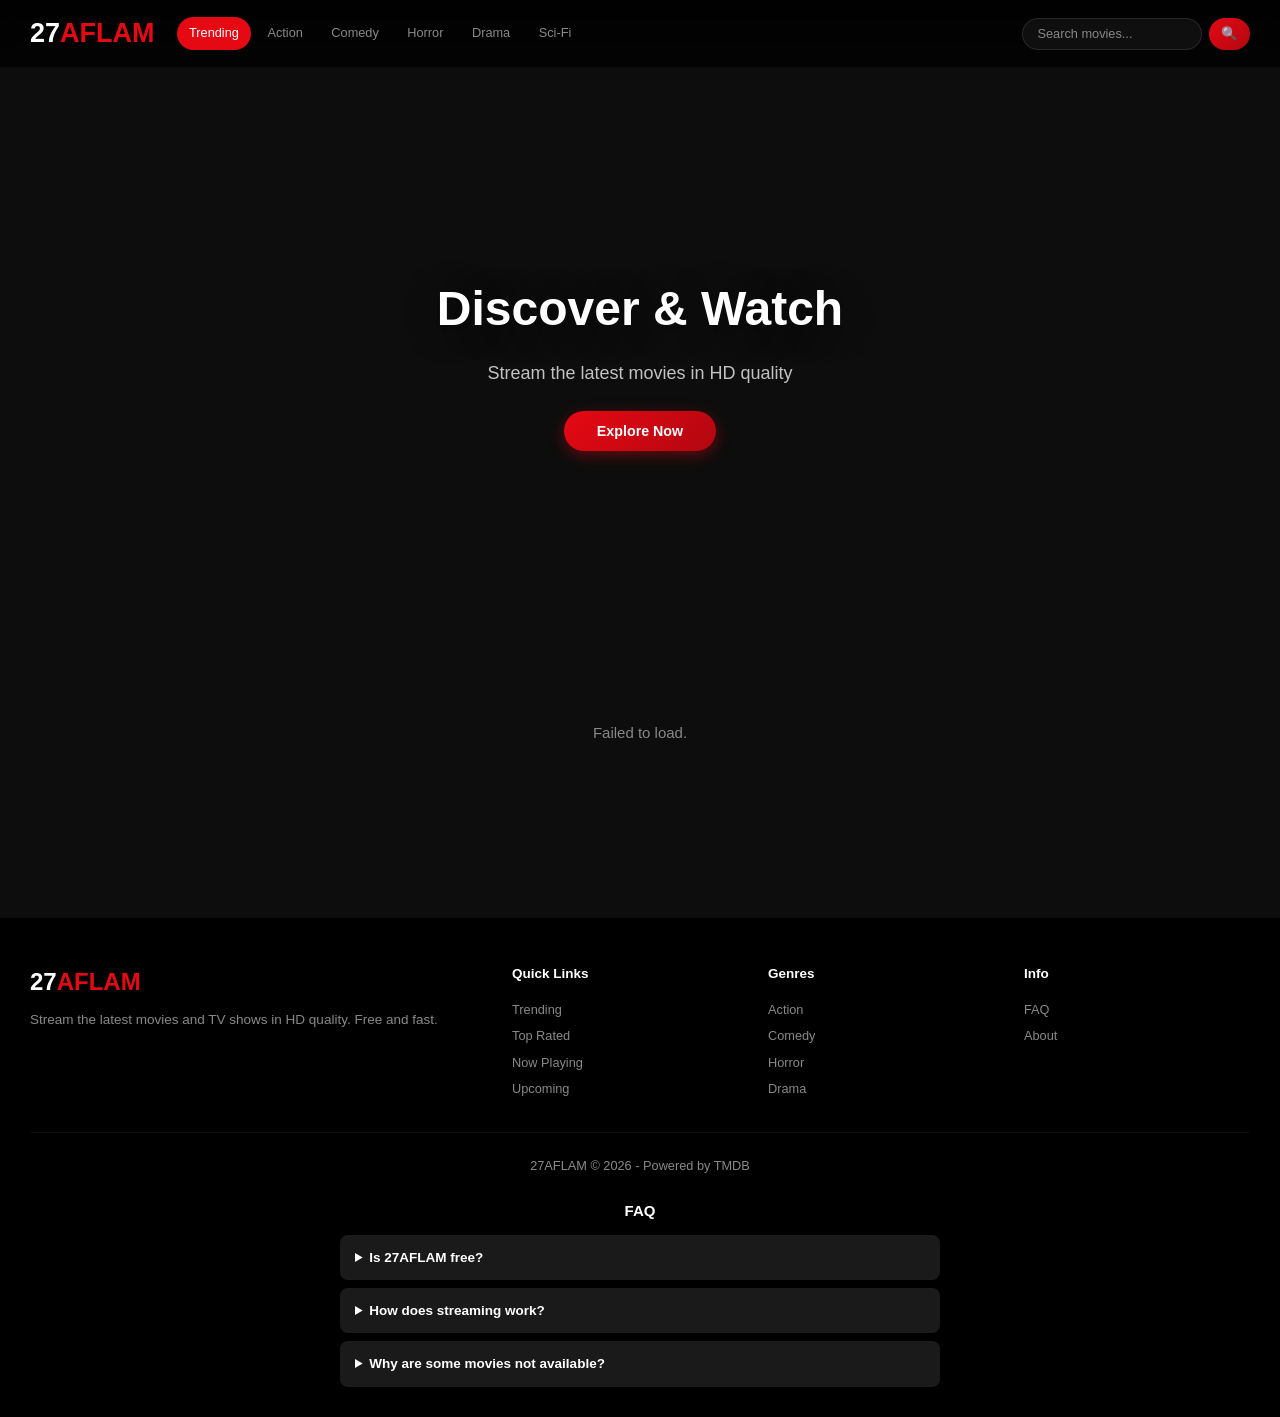
==== index.html @ 028b70c4 "Add files via upload" ====
<!DOCTYPE html>
<html lang="ar">
<head>
    <meta charset="UTF-8">
    <meta name="viewport" content="width=device-width, initial-scale=1.0">
    <title>27AFLAM - Watch Movies Online</title>
    <link rel="icon" type="image/svg+xml" href="favicon.svg">
    <link rel="stylesheet" href="style.css">
</head>
<body>
    <header class="header-auto">
        <div class="header-container">
            <a href="index.html" class="logo">27<span>AFLAM</span></a>
            <nav>
                <a href="#" class="nav-link active" data-genre="trending">Trending</a>
                <a href="#" class="nav-link" data-genre="action">Action</a>
                <a href="#" class="nav-link" data-genre="comedy">Comedy</a>
                <a href="#" class="nav-link" data-genre="horror">Horror</a>
                <a href="#" class="nav-link" data-genre="drama">Drama</a>
                <a href="#" class="nav-link" data-genre="scifi">Sci-Fi</a>
            </nav>
            <div class="search-box">
                <input type="text" id="search" placeholder="Search movies...">
                <button id="search-btn">&#128269;</button>
            </div>
        </div>
    </header>

    <main>
        <section class="hero" id="hero">
            <div class="hero-backdrop"></div>
            <div class="hero-gradient"></div>
            <div class="hero-content">
                <h1>Discover & Watch</h1>
                <p>Stream the latest movies in HD quality</p>
                <button id="hero-btn" class="btn-primary">Explore Now</button>
            </div>
        </section>

        <section class="featured-section" id="featured">
            <div class="featured-scroll" id="featured-scroll"></div>
        </section>

        <section class="movies-section">
            <div id="sections-container">
                <!-- Sections load dynamically -->
            </div>
            <div class="load-more-container">
                <button id="load-more" class="btn-primary" style="display: none;">Load More</button>
            </div>
        </section>
    </main>

    <footer>
        <div class="footer-content">
            <div class="footer-brand">
                <a href="index.html" class="footer-logo">27<span>AFLAM</span></a>
                <p>Stream the latest movies and TV shows in HD quality. Free and fast.</p>
            </div>
            <div class="footer-links">
                <h4>Quick Links</h4>
                <a href="#" data-genre="trending">Trending</a>
                <a href="#" data-genre="top-rated">Top Rated</a>
                <a href="#" data-genre="now-playing">Now Playing</a>
                <a href="#" data-genre="upcoming">Upcoming</a>
            </div>
            <div class="footer-links">
                <h4>Genres</h4>
                <a href="#" data-genre="action">Action</a>
                <a href="#" data-genre="comedy">Comedy</a>
                <a href="#" data-genre="horror">Horror</a>
                <a href="#" data-genre="drama">Drama</a>
            </div>
            <div class="footer-links">
                <h4>Info</h4>
                <a href="#faq">FAQ</a>
                <a href="#about">About</a>
            </div>
        </div>
        <div class="footer-bottom">
            <p>27AFLAM &copy; 2026 - Powered by TMDB</p>
        </div>
        <div id="faq" class="footer-faq">
            <h3>FAQ</h3>
            <details>
                <summary>Is 27AFLAM free?</summary>
                <p>Yes, 27AFLAM is completely free to use. No subscription required.</p>
            </details>
            <details>
                <summary>How does streaming work?</summary>
                <p>We embed streams from third-party providers. Just click a movie and watch instantly.</p>
            </details>
            <details>
                <summary>Why are some movies not available?</summary>
                <p>Availability depends on licensing and region. We update our library regularly.</p>
            </details>
        </div>
    </footer>

    <script src="app.js"></script>
</body>
</html>
---- style.css ----
* { margin: 0; padding: 0; box-sizing: border-box; }

:root {
    --primary: #e50914;
    --primary-hover: #f40612;
    --primary-glow: rgba(229, 9, 20, 0.4);
    --bg-dark: #0d0d0d;
    --bg-darker: #000000;
    --bg-card: #1a1a1a;
    --text: #ffffff;
    --text-muted: #888888;
    --gradient-1: linear-gradient(135deg, #e50914 0%, #b20710 100%);
    --shadow-card: 0 4px 20px rgba(0, 0, 0, 0.4);
    --shadow-hover: 0 8px 30px rgba(229, 9, 20, 0.25);
    --radius: 10px;
    --header-bg: linear-gradient(180deg, rgba(0,0,0,0.9) 0%, rgba(0,0,0,0.7) 100%);
    --input-bg: rgba(255, 255, 255, 0.05);
    --input-border: rgba(255, 255, 255, 0.1);
    --skeleton-base: #1a1a1a;
    --skeleton-shine: #2a2a2a;
}

body { font-family: 'Segoe UI', Tahoma, Geneva, Verdana, sans-serif; background: var(--bg-dark); color: var(--text); line-height: 1.6; overflow-x: hidden; }
html { font-size: 15px; }

/* Header */
header { background: var(--header-bg); backdrop-filter: blur(10px); -webkit-backdrop-filter: blur(10px); position: sticky; top: 0; z-index: 100; border-bottom: 1px solid rgba(255, 255, 255, 0.05); transition: transform 0.3s ease; }
header.header-hidden { transform: translateY(-100%); }

.header-container { max-width: 1400px; margin: 0 auto; padding: 0.8rem 2rem; display: flex; align-items: center; gap: 1.5rem; }

.logo { font-size: 1.8rem; font-weight: 900; color: var(--text); text-decoration: none; }
.logo span { color: var(--primary); }

nav { display: flex; gap: 0.3rem; flex-wrap: wrap; }
.nav-link { color: var(--text-muted); text-decoration: none; padding: 0.4rem 0.8rem; border-radius: 20px; transition: all 0.3s; font-size: 0.85rem; font-weight: 500; white-space: nowrap; }
.nav-link:hover, .nav-link.active { color: var(--text); background: rgba(229, 9, 20, 0.15); }
.nav-link.active { background: var(--primary); }

.search-box { margin-left: auto; display: flex; gap: 0.5rem; }
.search-box input { padding: 0.5rem 1rem; border: 1px solid var(--input-border); border-radius: 20px; background: var(--input-bg); color: var(--text); width: 180px; font-size: 0.85rem; transition: all 0.3s; }
.search-box input:focus { outline: none; border-color: var(--primary); }
.search-box input::placeholder { color: var(--text-muted); }
.search-box button { padding: 0.5rem 0.8rem; background: var(--gradient-1); border: none; border-radius: 20px; color: var(--text); cursor: pointer; transition: all 0.3s; }
.search-box button:hover { transform: scale(1.05); box-shadow: 0 4px 15px var(--primary-glow); }

.back-link { color: var(--text); text-decoration: none; padding: 0.4rem 0.8rem; background: var(--bg-card); border-radius: 20px; transition: all 0.3s; font-size: 0.85rem; }
.back-link:hover { background: rgba(255, 255, 255, 0.1); }

/* Hero */
.hero { position: relative; height: 65vh; min-height: 380px; display: flex; align-items: center; justify-content: center; overflow: hidden; }
.hero-backdrop { position: absolute; inset: 0; background: url('https://image.tmdb.org/t/p/original/tmU7GeKVybMWFChWbZWj0MlyMdF.jpg') center/cover no-repeat; filter: brightness(0.35); transform: scale(1.05); }
.hero-gradient { position: absolute; inset: 0; background: linear-gradient(180deg, rgba(13,13,13,0.2) 0%, rgba(13,13,13,0.7) 60%, var(--bg-dark) 100%); }
.hero-content { position: relative; z-index: 1; text-align: center; padding: 2rem; }
.hero h1 { font-size: 3.2rem; font-weight: 900; margin-bottom: 0.8rem; color: #fff; text-shadow: 0 4px 30px rgba(0,0,0,0.5); }
.hero p { font-size: 1.2rem; color: rgba(255,255,255,0.75); margin-bottom: 1.5rem; }

.btn-primary { padding: 0.8rem 2.2rem; background: var(--gradient-1); border: none; border-radius: 30px; color: var(--text); font-size: 0.95rem; font-weight: 600; cursor: pointer; transition: all 0.3s; box-shadow: 0 4px 15px var(--primary-glow); }
.btn-primary:hover { transform: translateY(-2px); box-shadow: 0 6px 25px var(--primary-glow); }

/* Featured */
.featured-section { padding: 1rem 0 1.5rem; position: relative; z-index: 2; margin-top: -3rem; }
.featured-scroll { display: flex; gap: 0.8rem; overflow-x: auto; padding: 0 2rem 0.5rem; scroll-snap-type: x mandatory; -webkit-overflow-scrolling: touch; scrollbar-width: none; }
.featured-scroll::-webkit-scrollbar { display: none; }
.featured-card { flex: 0 0 260px; height: 146px; border-radius: var(--radius); overflow: hidden; position: relative; scroll-snap-align: start; cursor: pointer; transition: transform 0.3s; }
.featured-card:hover { transform: scale(1.03); }
.featured-card img { width: 100%; height: 100%; object-fit: cover; }
.featured-card .overlay { position: absolute; inset: 0; background: linear-gradient(180deg, transparent 30%, rgba(0,0,0,0.9) 100%); padding: 0.8rem; display: flex; flex-direction: column; justify-content: flex-end; }
.featured-card .overlay h3 { font-size: 0.95rem; margin-bottom: 0.2rem; }
.featured-card .overlay span { font-size: 0.8rem; color: #ffd700; }

/* Movie Sections */
.movies-section { max-width: 1400px; margin: 0 auto; padding: 1.5rem 2rem; }

.section-block { margin-bottom: 2.5rem; }
.section-header { display: flex; align-items: center; gap: 1rem; margin-bottom: 1.2rem; }
.section-header h2 { font-size: 1.3rem; font-weight: 700; white-space: nowrap; }
.section-line { flex: 1; height: 1px; background: linear-gradient(90deg, rgba(229,9,20,0.4) 0%, transparent 100%); }

.movies-grid { display: grid; grid-template-columns: repeat(auto-fill, minmax(155px, 1fr)); gap: 1.2rem; }

.movie-card { background: var(--bg-card); border-radius: var(--radius); overflow: hidden; transition: all 0.3s; cursor: pointer; position: relative; }
.movie-card:hover { transform: translateY(-6px); box-shadow: var(--shadow-hover); }
.movie-card .poster-wrapper { position: relative; overflow: hidden; aspect-ratio: 2/3; background: #222; }
.movie-card img { width: 100%; height: 100%; object-fit: cover; transition: transform 0.4s; }
.movie-card:hover img { transform: scale(1.08); }

.movie-card .play-overlay { position: absolute; inset: 0; background: rgba(0,0,0,0.55); display: flex; align-items: center; justify-content: center; opacity: 0; transition: opacity 0.3s; }
.movie-card:hover .play-overlay { opacity: 1; }
.play-overlay::after { content: ''; width: 44px; height: 44px; border-radius: 50%; background: var(--gradient-1); }
.play-overlay::before { content: '\25B6'; position: absolute; font-size: 1.3rem; color: #fff; margin-left: 2px; z-index: 1; }

.movie-card .rating-badge { position: absolute; top: 6px; right: 6px; z-index: 1; width: 34px; height: 34px; border-radius: 50%; display: flex; align-items: center; justify-content: center; font-size: 0.65rem; font-weight: 700; }
.rating-high { background: #21d07a; color: #000; }
.rating-mid { background: #d2d531; color: #000; }
.rating-low { background: #db2360; color: #fff; }

.movie-card .info { padding: 0.6rem; }
.movie-card .title { font-weight: 600; font-size: 0.85rem; margin-bottom: 0.2rem; white-space: nowrap; overflow: hidden; text-overflow: ellipsis; }
.movie-card .year { font-size: 0.75rem; color: var(--text-muted); }

/* Skeleton */
.skeleton { background: linear-gradient(90deg, var(--skeleton-base) 25%, var(--skeleton-shine) 50%, var(--skeleton-base) 75%); background-size: 200% 100%; animation: shimmer 1.5s infinite; border-radius: var(--radius); }
@keyframes shimmer { 0% { background-position: 200% 0; } 100% { background-position: -200% 0; } }
.skeleton-card { background: var(--bg-card); border-radius: var(--radius); overflow: hidden; }
.skeleton-card .skeleton-poster { aspect-ratio: 2/3; width: 100%; }
.skeleton-card .skeleton-info { padding: 0.6rem; }
.skeleton-card .skeleton-title { height: 0.8rem; width: 80%; border-radius: 4px; margin-bottom: 0.4rem; }
.skeleton-card .skeleton-year { height: 0.6rem; width: 40%; border-radius: 4px; }

/* Loading */
.loading { text-align: center; padding: 2rem; display: none; }
.loading.active { display: block; }
.loading-spinner { width: 36px; height: 36px; margin: 0 auto; border: 3px solid rgba(255,255,255,0.1); border-top-color: var(--primary); border-radius: 50%; animation: spin 0.8s linear infinite; }
@keyframes spin { to { transform: rotate(360deg); } }

.load-more-container { text-align: center; padding: 2rem 0; }
#load-more { min-width: 200px; font-size: 1rem; padding: 0.9rem 2.5rem; }

.error, .no-results { text-align: center; padding: 3rem; color: var(--text-muted); }

/* Watch Page */
.watch-page { max-width: 1200px; margin: 0 auto; padding: 2rem; }
.player-container { position: relative; width: 100%; padding-bottom: 56.25%; background: #000; border-radius: var(--radius); overflow: hidden; margin-bottom: 2rem; box-shadow: var(--shadow-card); }
.player-container iframe { position: absolute; inset: 0; width: 100%; height: 100%; }
.player-loading { position: absolute; inset: 0; display: flex; align-items: center; justify-content: center; background: #000; }
.player-loading .loading-spinner { width: 50px; height: 50px; }

.movie-info h1 { font-size: 1.8rem; margin-bottom: 0.8rem; }
.movie-info .meta { display: flex; gap: 1.2rem; margin-bottom: 1.2rem; color: var(--text-muted); flex-wrap: wrap; }
.movie-info .meta .rating { color: #ffd700; }
.movie-info .overview { font-size: 1rem; line-height: 1.7; color: var(--text-muted); }

.cast-section { margin-top: 2rem; }
.cast-section h3 { font-size: 1.2rem; margin-bottom: 1rem; padding-bottom: 0.5rem; border-bottom: 1px solid rgba(255,255,255,0.1); }
.cast-scroll { display: flex; gap: 1rem; overflow-x: auto; padding-bottom: 0.5rem; scrollbar-width: none; }
.cast-scroll::-webkit-scrollbar { display: none; }
.cast-card { flex: 0 0 100px; text-align: center; }
.cast-card img { width: 80px; height: 80px; border-radius: 50%; object-fit: cover; margin-bottom: 0.4rem; }
.cast-card .name { font-size: 0.75rem; font-weight: 600; }
.cast-card .char { font-size: 0.65rem; color: var(--text-muted); }

.similar-section { margin-top: 2rem; }
.similar-section h3 { font-size: 1.2rem; margin-bottom: 1rem; padding-bottom: 0.5rem; border-bottom: 1px solid rgba(255,255,255,0.1); }
.similar-grid { display: grid; grid-template-columns: repeat(auto-fill, minmax(120px, 1fr)); gap: 1rem; }

/* Footer */
footer { background: var(--bg-darker); padding: 3rem 2rem 1.5rem; margin-top: 3rem; border-top: 1px solid rgba(255,255,255,0.05); }
.footer-content { max-width: 1400px; margin: 0 auto; display: grid; grid-template-columns: 2fr 1fr 1fr 1fr; gap: 2rem; margin-bottom: 2rem; }
.footer-logo { font-size: 1.6rem; font-weight: 900; color: var(--text); text-decoration: none; display: inline-block; margin-bottom: 0.5rem; }
.footer-logo span { color: var(--primary); }
.footer-brand p { color: var(--text-muted); font-size: 0.9rem; }
.footer-links h4 { font-size: 0.9rem; margin-bottom: 0.8rem; color: var(--text); }
.footer-links a { display: block; color: var(--text-muted); text-decoration: none; font-size: 0.85rem; padding: 0.2rem 0; transition: color 0.3s; }
.footer-links a:hover { color: var(--primary); }
.footer-bottom { text-align: center; padding-top: 1.5rem; border-top: 1px solid rgba(255,255,255,0.05); }
.footer-bottom p { color: var(--text-muted); font-size: 0.85rem; }
.footer-faq { max-width: 600px; margin: 1.5rem auto 0; }
.footer-faq h3 { font-size: 1rem; margin-bottom: 0.8rem; text-align: center; }
.footer-faq details { background: var(--bg-card); border-radius: 8px; margin-bottom: 0.5rem; }
.footer-faq summary { padding: 0.8rem 1rem; cursor: pointer; font-size: 0.9rem; font-weight: 600; }
.footer-faq details p { padding: 0 1rem 0.8rem; color: var(--text-muted); font-size: 0.85rem; }

/* Responsive */
@media (max-width: 768px) {
    .header-container { flex-direction: column; gap: 0.8rem; padding: 0.8rem 1rem; }
    nav { justify-content: center; }
    .search-box { margin-left: 0; width: 100%; }
    .search-box input { flex: 1; }
    .hero { height: 45vh; min-height: 280px; }
    .hero h1 { font-size: 2rem; }
    .hero p { font-size: 1rem; }
    .movies-grid { grid-template-columns: repeat(auto-fill, minmax(120px, 1fr)); gap: 0.8rem; }
    .featured-card { flex: 0 0 220px; height: 124px; }
    .footer-content { grid-template-columns: 1fr 1fr; gap: 1.5rem; }
    .watch-page { padding: 1rem; }
    .movie-info h1 { font-size: 1.4rem; }
    .similar-grid { grid-template-columns: repeat(auto-fill, minmax(100px, 1fr)); }
}

@media (max-width: 480px) {
    html { font-size: 14px; }
    .header-container { padding: 0.6rem 0.7rem; gap: 0.6rem; }
    .logo { font-size: 1.35rem; }
    .nav-link { font-size: 0.75rem; padding: 0.3rem 0.6rem; }
    .search-box input { width: 100%; font-size: 0.8rem; }
    .search-box button { padding: 0.45rem 0.7rem; }
    .hero { height: 36vh; min-height: 220px; }
    .hero h1 { font-size: 1.45rem; }
    .hero p { font-size: 0.85rem; margin-bottom: 1rem; }
    .featured-scroll { padding: 0 0.7rem 0.4rem; }
    .featured-card { flex: 0 0 170px; height: 96px; }
    .movies-section { padding: 0.9rem 0.7rem; }
    .movies-grid { grid-template-columns: repeat(3, minmax(0, 1fr)); gap: 0.55rem; }
    .movie-card .rating-badge { width: 28px; height: 28px; font-size: 0.55rem; }
    .movie-card .title { font-size: 0.75rem; }
    .movie-card .year { font-size: 0.67rem; }
    footer { padding: 2rem 0.8rem 1rem; }
    .footer-content { grid-template-columns: 1fr; gap: 1rem; }
    .watch-page { padding: 0.7rem; }
    .movie-info h1 { font-size: 1.15rem; }
    .movie-info .meta { gap: 0.6rem; font-size: 0.8rem; }
}
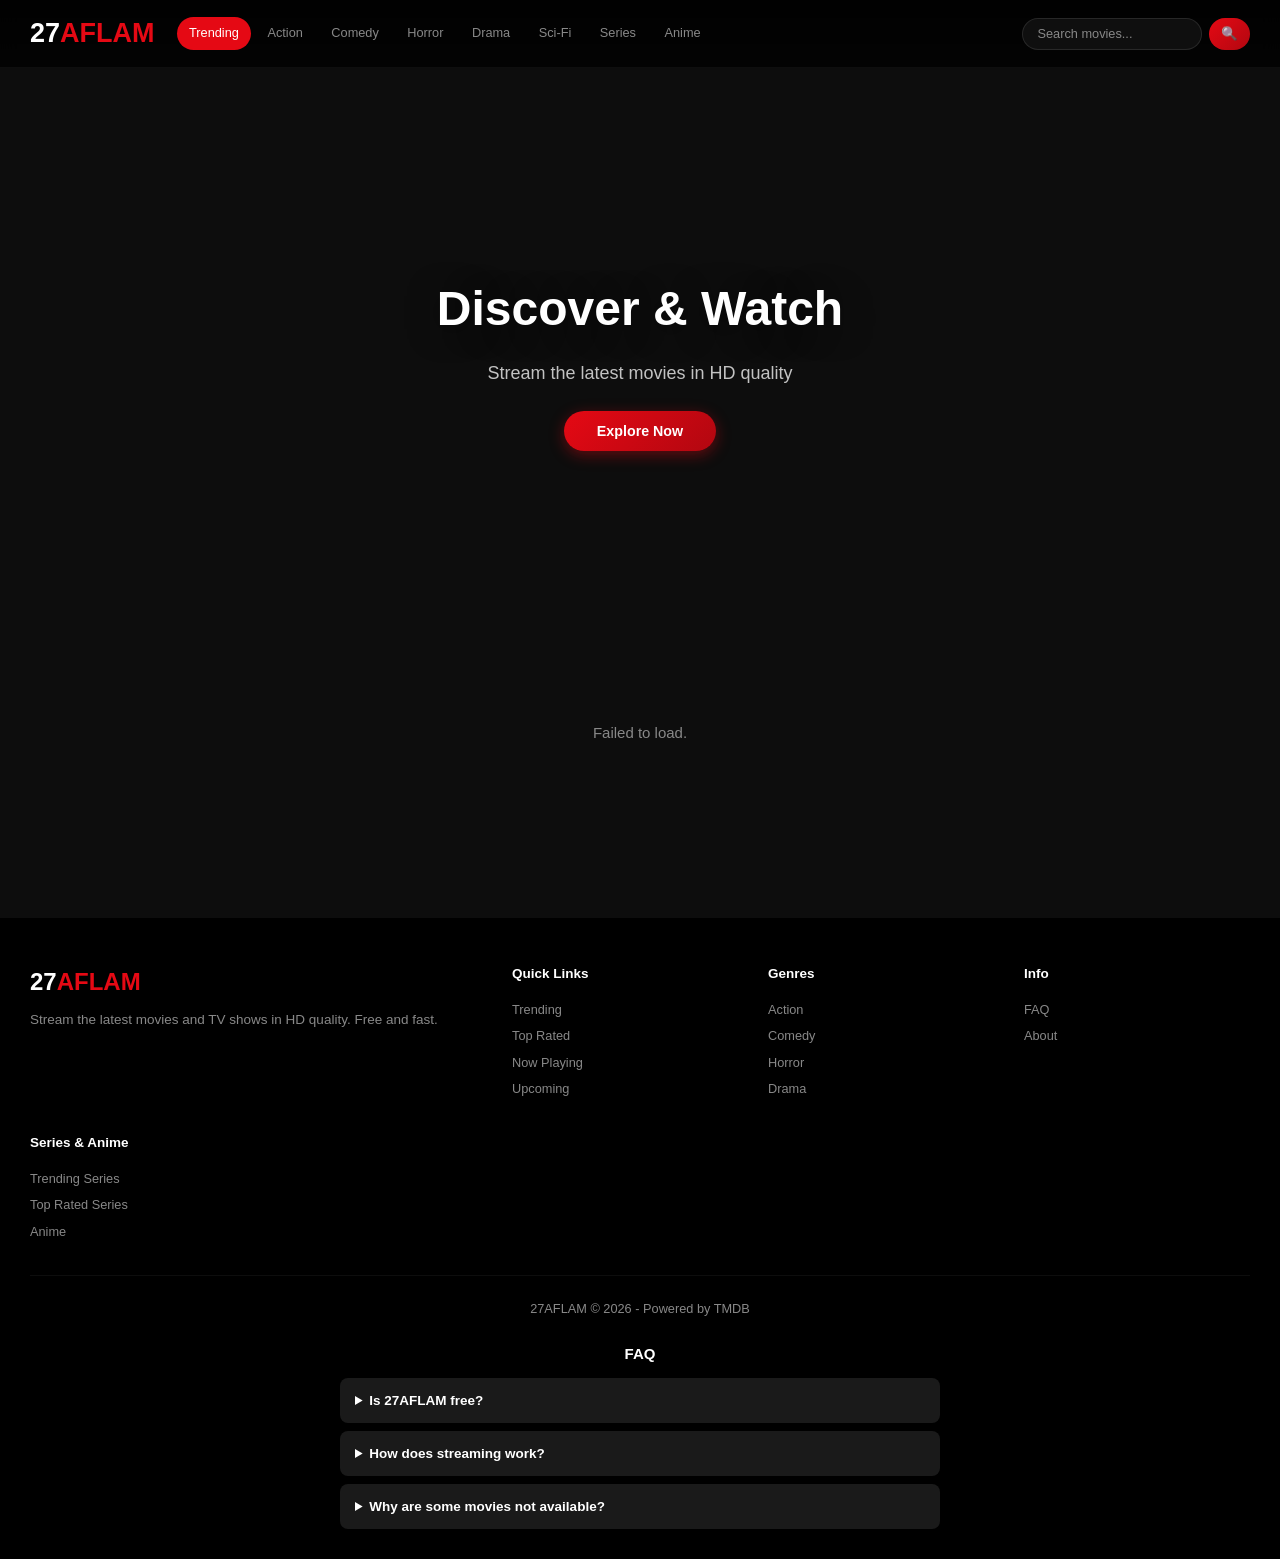
==== commit 1be21e2d: "Add files via upload" ====
--- a/index.html
+++ b/index.html
@@ -18,6 +18,8 @@
                 <a href="#" class="nav-link" data-genre="horror">Horror</a>
                 <a href="#" class="nav-link" data-genre="drama">Drama</a>
                 <a href="#" class="nav-link" data-genre="scifi">Sci-Fi</a>
+                <a href="#" class="nav-link" data-genre="series-trending">Series</a>
+                <a href="#" class="nav-link" data-genre="anime">Anime</a>
             </nav>
             <div class="search-box">
                 <input type="text" id="search" placeholder="Search movies...">
@@ -76,6 +78,12 @@
                 <a href="#faq">FAQ</a>
                 <a href="#about">About</a>
             </div>
+            <div class="footer-links">
+                <h4>Series & Anime</h4>
+                <a href="#" data-genre="series-trending">Trending Series</a>
+                <a href="#" data-genre="series-top">Top Rated Series</a>
+                <a href="#" data-genre="anime">Anime</a>
+            </div>
         </div>
         <div class="footer-bottom">
             <p>27AFLAM &copy; 2026 - Powered by TMDB</p>
--- a/style.css
+++ b/style.css
@@ -84,6 +84,8 @@
 .movie-card .poster-wrapper { position: relative; overflow: hidden; aspect-ratio: 2/3; background: #222; }
 .movie-card img { width: 100%; height: 100%; object-fit: cover; transition: transform 0.4s; }
 .movie-card:hover img { transform: scale(1.08); }
+.poster-sensitive img { filter: blur(18px) brightness(0.35); transform: none !important; }
+.poster-sensitive .poster-block-label { position: absolute; inset: auto 8px 8px 8px; background: rgba(0,0,0,0.8); border: 1px solid rgba(255,255,255,0.25); border-radius: 8px; text-align: center; font-size: 0.7rem; font-weight: 700; letter-spacing: 1px; padding: 6px 4px; z-index: 2; }
 
 .movie-card .play-overlay { position: absolute; inset: 0; background: rgba(0,0,0,0.55); display: flex; align-items: center; justify-content: center; opacity: 0; transition: opacity 0.3s; }
 .movie-card:hover .play-overlay { opacity: 1; }
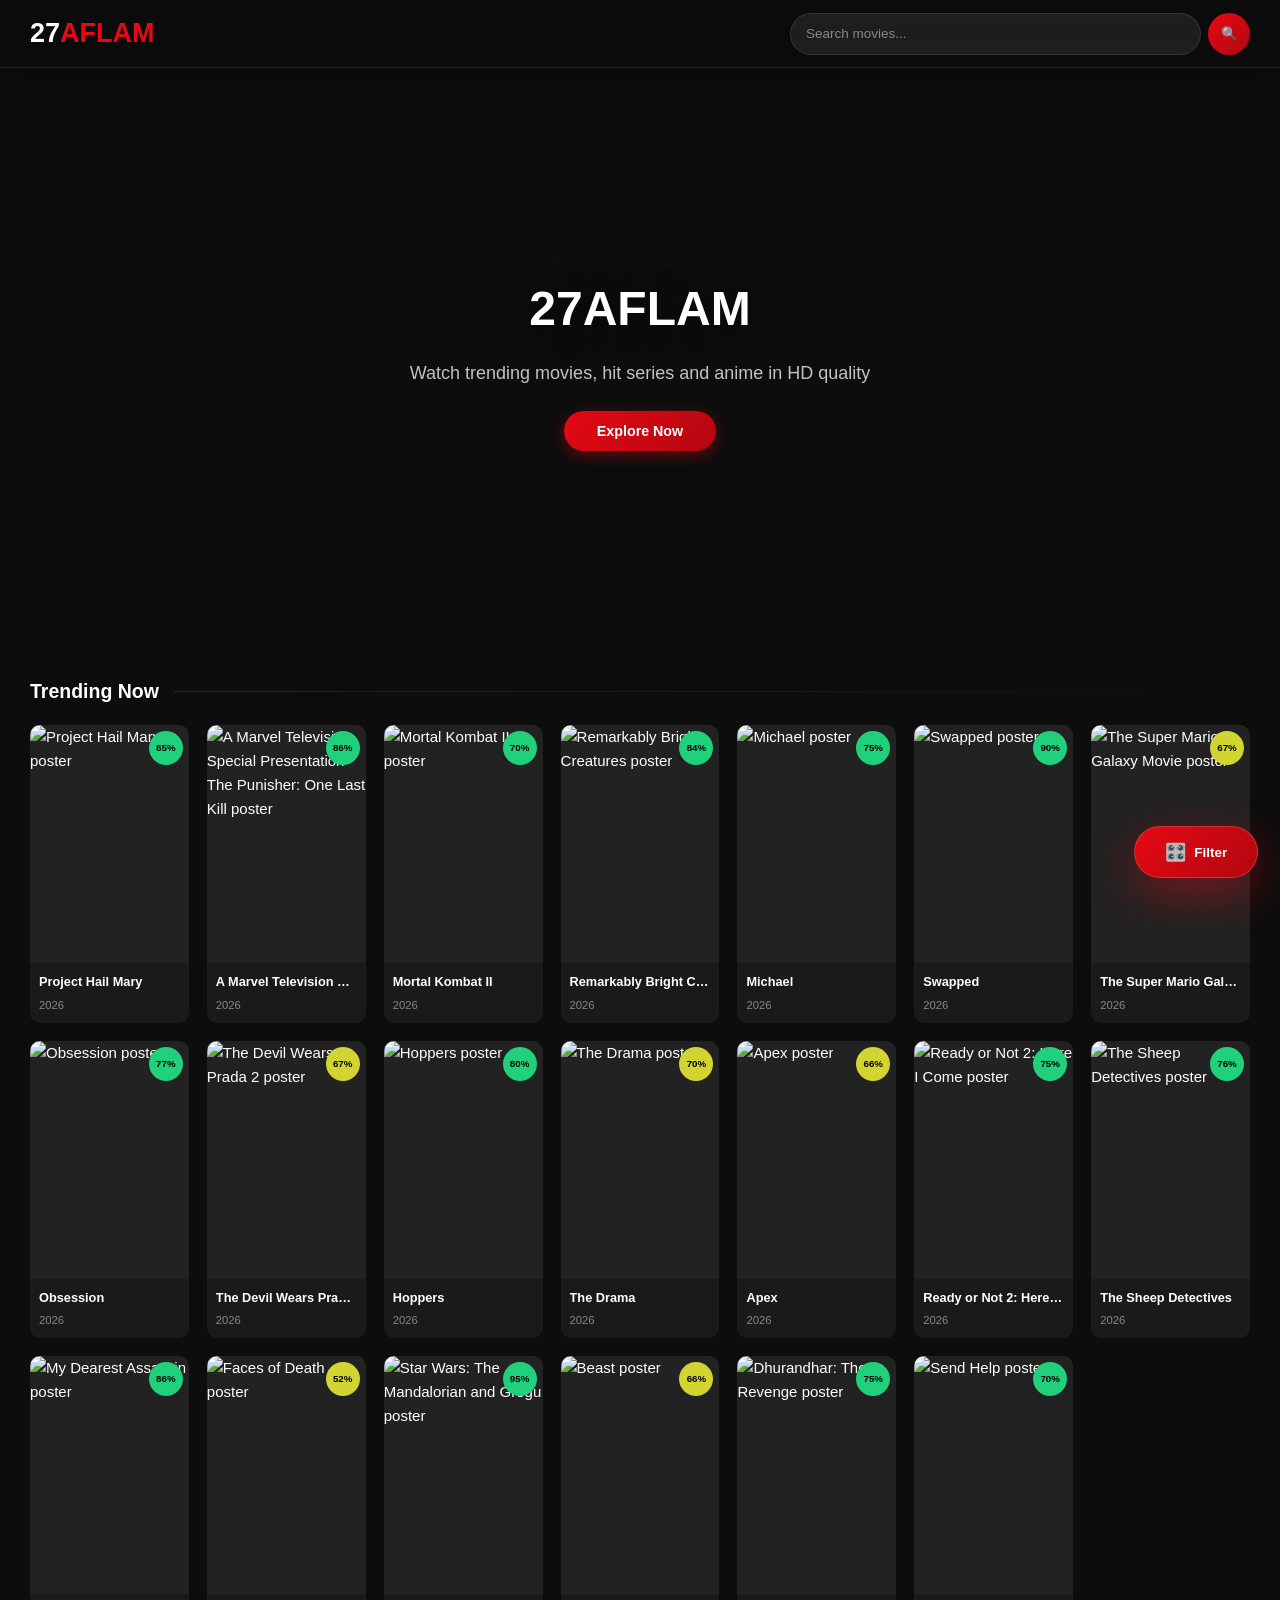
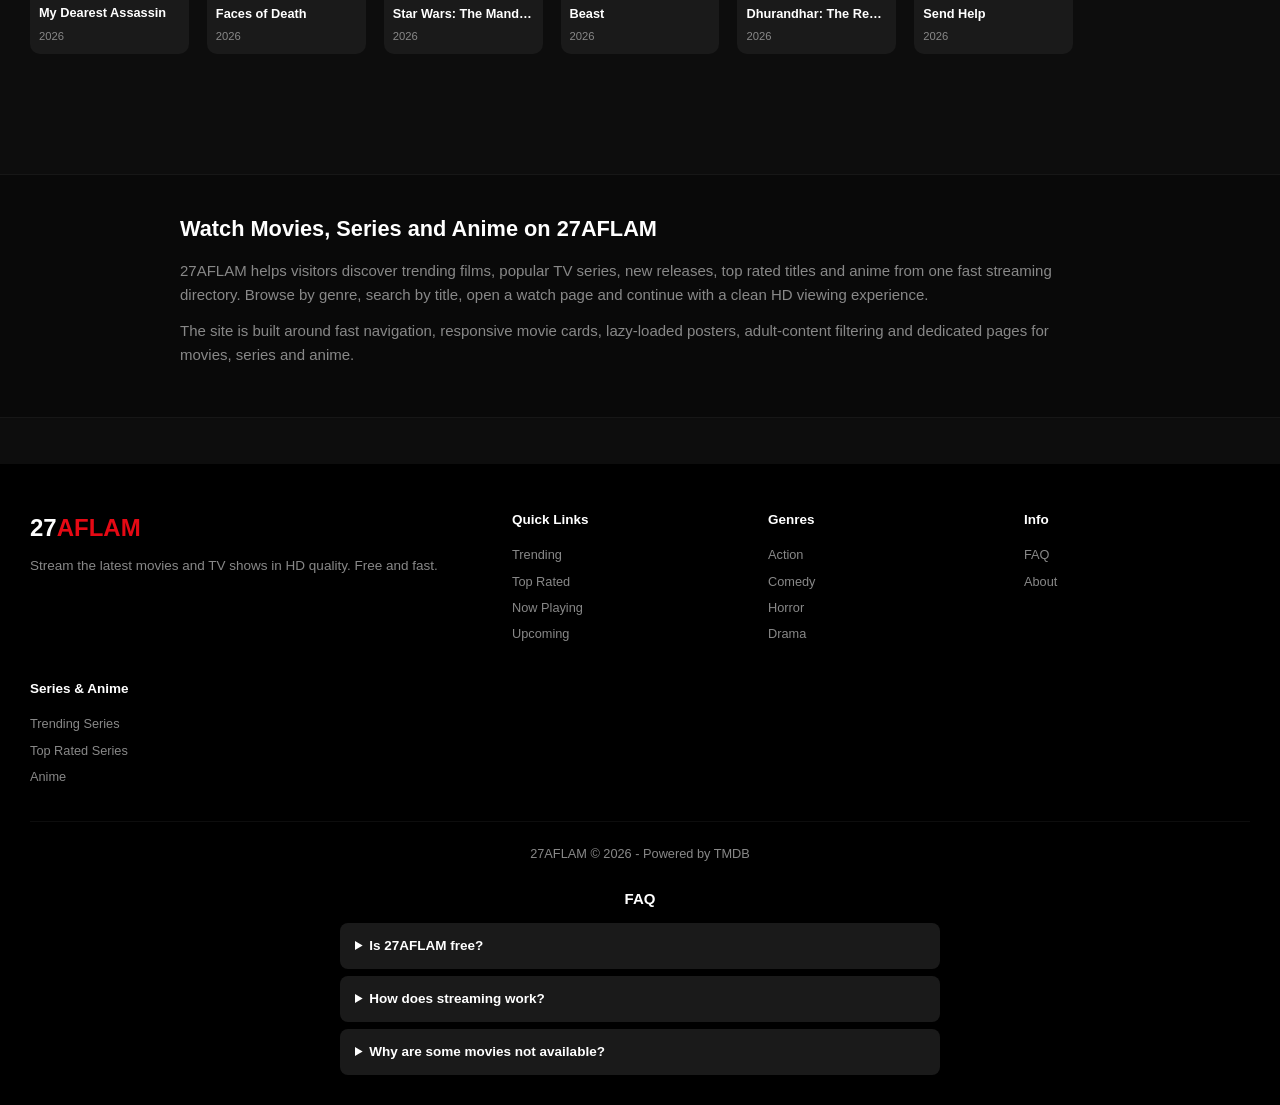
==== commit 1911458f: "Add files via upload" ====
--- a/index.html
+++ b/index.html
@@ -1,41 +1,115 @@
 <!DOCTYPE html>
-<html lang="ar">
+<html lang="en">
 <head>
     <meta charset="UTF-8">
     <meta name="viewport" content="width=device-width, initial-scale=1.0">
-    <title>27AFLAM - Watch Movies Online</title>
+    <title>27AFLAM - Watch Movies, Series and Anime Online in HD</title>
+    <meta name="description" content="27AFLAM is a fast movie streaming directory for trending movies, TV series, anime, top rated titles, new releases and HD watch pages.">
+    <meta name="keywords" content="27AFLAM, watch movies online, streaming movies, HD movies, TV series, anime, trending movies, top rated movies">
+    <meta name="author" content="27AFLAM">
+    <meta name="robots" content="index, follow, max-image-preview:large, max-snippet:-1, max-video-preview:-1">
+    <meta name="theme-color" content="#e50914">
+    <meta name="color-scheme" content="dark">
+    <link rel="canonical" href="https://27aflam.com/">
     <link rel="icon" type="image/svg+xml" href="favicon.svg">
+    <link rel="manifest" href="manifest.webmanifest">
+    <link rel="preconnect" href="https://api.themoviedb.org">
+    <link rel="preconnect" href="https://image.tmdb.org">
+    <link rel="dns-prefetch" href="https://streamimdb.ru">
+    <meta property="og:type" content="website">
+    <meta property="og:site_name" content="27AFLAM">
+    <meta property="og:title" content="27AFLAM - Watch Movies, Series and Anime Online in HD">
+    <meta property="og:description" content="Discover trending movies, TV shows and anime with fast HD watch pages on 27AFLAM.">
+    <meta property="og:url" content="https://27aflam.com/">
+    <meta property="og:image" content="https://27aflam.com/favicon.svg">
+    <meta name="twitter:card" content="summary_large_image">
+    <meta name="twitter:title" content="27AFLAM - Watch Movies, Series and Anime Online in HD">
+    <meta name="twitter:description" content="Discover trending movies, TV shows and anime with fast HD watch pages on 27AFLAM.">
     <link rel="stylesheet" href="style.css">
+    <script type="application/ld+json">
+    {
+      "@context": "https://schema.org",
+      "@graph": [
+        {
+          "@type": "WebSite",
+          "@id": "https://27aflam.com/#website",
+          "name": "27AFLAM",
+          "url": "https://27aflam.com/",
+          "description": "Movie, TV series and anime streaming directory with HD watch pages.",
+          "potentialAction": {
+            "@type": "SearchAction",
+            "target": "https://27aflam.com/?q={search_term_string}",
+            "query-input": "required name=search_term_string"
+          }
+        },
+        {
+          "@type": "Organization",
+          "@id": "https://27aflam.com/#organization",
+          "name": "27AFLAM",
+          "url": "https://27aflam.com/",
+          "logo": "https://27aflam.com/favicon.svg"
+        },
+        {
+          "@type": "FAQPage",
+          "@id": "https://27aflam.com/#faq",
+          "mainEntity": [
+            {
+              "@type": "Question",
+              "name": "Is 27AFLAM free?",
+              "acceptedAnswer": { "@type": "Answer", "text": "Yes. 27AFLAM can be used without a subscription." }
+            },
+            {
+              "@type": "Question",
+              "name": "What can I watch on 27AFLAM?",
+              "acceptedAnswer": { "@type": "Answer", "text": "27AFLAM organizes trending movies, top rated movies, TV series and anime with HD watch pages." }
+            }
+          ]
+        }
+      ]
+    }
+    </script>
 </head>
 <body>
-    <header class="header-auto">
+    <a href="#main-content" class="skip-link" aria-label="Skip to main content">Skip to main content</a>
+    <header class="header-auto" role="banner">
         <div class="header-container">
             <a href="index.html" class="logo">27<span>AFLAM</span></a>
-            <nav>
-                <a href="#" class="nav-link active" data-genre="trending">Trending</a>
-                <a href="#" class="nav-link" data-genre="action">Action</a>
-                <a href="#" class="nav-link" data-genre="comedy">Comedy</a>
-                <a href="#" class="nav-link" data-genre="horror">Horror</a>
-                <a href="#" class="nav-link" data-genre="drama">Drama</a>
-                <a href="#" class="nav-link" data-genre="scifi">Sci-Fi</a>
-                <a href="#" class="nav-link" data-genre="series-trending">Series</a>
-                <a href="#" class="nav-link" data-genre="anime">Anime</a>
-            </nav>
             <div class="search-box">
-                <input type="text" id="search" placeholder="Search movies...">
-                <button id="search-btn">&#128269;</button>
+                <input type="search" id="search" placeholder="Search movies..." aria-label="Search movies and shows">
+                <button id="search-btn" type="button" aria-label="Search">&#128269;</button>
             </div>
         </div>
     </header>
 
-    <main>
-        <section class="hero" id="hero">
+    <div class="floating-filters" id="floating-filters">
+        <nav class="filters-panel" id="filters-panel" aria-label="Content filters" hidden>
+            <a href="#" class="nav-link active" data-genre="trending"><span class="filter-icon">🔥</span><span>Trending</span></a>
+            <a href="#" class="nav-link" data-genre="top-rated"><span class="filter-icon">⭐</span><span>Top Rated</span></a>
+            <a href="#" class="nav-link" data-genre="now-playing"><span class="filter-icon">🎬</span><span>Now Playing</span></a>
+            <a href="#" class="nav-link" data-genre="upcoming"><span class="filter-icon">📅</span><span>Upcoming</span></a>
+            <a href="#" class="nav-link" data-genre="action"><span class="filter-icon">💥</span><span>Action</span></a>
+            <a href="#" class="nav-link" data-genre="comedy"><span class="filter-icon">😄</span><span>Comedy</span></a>
+            <a href="#" class="nav-link" data-genre="horror"><span class="filter-icon">👻</span><span>Horror</span></a>
+            <a href="#" class="nav-link" data-genre="drama"><span class="filter-icon">🎭</span><span>Drama</span></a>
+            <a href="#" class="nav-link" data-genre="scifi"><span class="filter-icon">🚀</span><span>Sci-Fi</span></a>
+            <a href="#" class="nav-link" data-genre="series-trending"><span class="filter-icon">📺</span><span>Series</span></a>
+            <a href="#" class="nav-link" data-genre="series-top"><span class="filter-icon">🏆</span><span>Best Series</span></a>
+            <a href="#" class="nav-link" data-genre="anime"><span class="filter-icon">🍜</span><span>Anime</span></a>
+        </nav>
+        <button class="filters-toggle" id="filters-toggle" type="button" aria-expanded="false" aria-controls="filters-panel" aria-label="Open filters">
+            <span>🎛️</span>
+            <strong>Filter</strong>
+        </button>
+    </div>
+
+    <main id="main-content" role="main">
+        <section class="hero" id="hero" role="img" aria-label="Featured content banner">
             <div class="hero-backdrop"></div>
             <div class="hero-gradient"></div>
             <div class="hero-content">
-                <h1>Discover & Watch</h1>
-                <p>Stream the latest movies in HD quality</p>
-                <button id="hero-btn" class="btn-primary">Explore Now</button>
+                <h1>27AFLAM</h1>
+                <p>Watch trending movies, hit series and anime in HD quality</p>
+                <button id="hero-btn" class="btn-primary" type="button">Explore Now</button>
             </div>
         </section>
 
@@ -48,7 +122,15 @@
                 <!-- Sections load dynamically -->
             </div>
             <div class="load-more-container">
-                <button id="load-more" class="btn-primary" style="display: none;">Load More</button>
+                <button id="load-more" class="btn-primary" type="button" style="display: none;">Load More</button>
+            </div>
+        </section>
+
+        <section id="about" class="seo-section">
+            <div class="seo-inner">
+                <h2>Watch Movies, Series and Anime on 27AFLAM</h2>
+                <p>27AFLAM helps visitors discover trending films, popular TV series, new releases, top rated titles and anime from one fast streaming directory. Browse by genre, search by title, open a watch page and continue with a clean HD viewing experience.</p>
+                <p>The site is built around fast navigation, responsive movie cards, lazy-loaded posters, adult-content filtering and dedicated pages for movies, series and anime.</p>
             </div>
         </section>
     </main>
@@ -103,8 +185,20 @@
                 <p>Availability depends on licensing and region. We update our library regularly.</p>
             </details>
         </div>
+        <noscript>
+            <p class="noscript-note">Enable JavaScript to load the latest movies, TV series and anime from TMDB.</p>
+        </noscript>
     </footer>
 
     <script src="app.js"></script>
+    <script>
+        if ('serviceWorker' in navigator) {
+            window.addEventListener('load', () => {
+                navigator.serviceWorker.register('sw.js')
+                    .then((reg) => console.log('SW registered'))
+                    .catch((err) => console.log('SW registration failed:', err));
+            });
+        }
+    </script>
 </body>
 </html>
--- a/style.css
+++ b/style.css
@@ -13,36 +13,65 @@
     --shadow-card: 0 4px 20px rgba(0, 0, 0, 0.4);
     --shadow-hover: 0 8px 30px rgba(229, 9, 20, 0.25);
     --radius: 10px;
-    --header-bg: linear-gradient(180deg, rgba(0,0,0,0.9) 0%, rgba(0,0,0,0.7) 100%);
+    --header-bg: rgba(12, 12, 12, 0.58);
     --input-bg: rgba(255, 255, 255, 0.05);
     --input-border: rgba(255, 255, 255, 0.1);
     --skeleton-base: #1a1a1a;
     --skeleton-shine: #2a2a2a;
+    --focus-ring: 0 0 0 3px rgba(229, 9, 20, 0.5);
+}
+
+/* Skip to content link */
+.skip-link {
+    position: absolute;
+    top: -100%;
+    left: 50%;
+    transform: translateX(-50%);
+    padding: 0.8rem 1.5rem;
+    background: var(--primary);
+    color: #fff;
+    font-weight: 600;
+    border-radius: 0 0 8px 8px;
+    z-index: 200;
+    text-decoration: none;
+    transition: top 0.2s;
+}
+.skip-link:focus {
+    top: 0;
 }
 
 body { font-family: 'Segoe UI', Tahoma, Geneva, Verdana, sans-serif; background: var(--bg-dark); color: var(--text); line-height: 1.6; overflow-x: hidden; }
 html { font-size: 15px; }
+a:focus-visible, button:focus-visible, input:focus-visible { outline: 2px solid var(--primary); outline-offset: 3px; }
 
 /* Header */
-header { background: var(--header-bg); backdrop-filter: blur(10px); -webkit-backdrop-filter: blur(10px); position: sticky; top: 0; z-index: 100; border-bottom: 1px solid rgba(255, 255, 255, 0.05); transition: transform 0.3s ease; }
+header { background: var(--header-bg); backdrop-filter: blur(18px) saturate(130%); -webkit-backdrop-filter: blur(18px) saturate(130%); position: sticky; top: 0; z-index: 100; border-bottom: 1px solid rgba(255, 255, 255, 0.1); box-shadow: 0 18px 40px rgba(0,0,0,0.25); transition: transform 0.3s ease; }
 header.header-hidden { transform: translateY(-100%); }
 
-.header-container { max-width: 1400px; margin: 0 auto; padding: 0.8rem 2rem; display: flex; align-items: center; gap: 1.5rem; }
+.header-container { max-width: 1400px; margin: 0 auto; padding: 0.8rem 2rem; display: flex; align-items: center; justify-content: space-between; gap: 1rem; }
 
 .logo { font-size: 1.8rem; font-weight: 900; color: var(--text); text-decoration: none; }
 .logo span { color: var(--primary); }
 
-nav { display: flex; gap: 0.3rem; flex-wrap: wrap; }
-.nav-link { color: var(--text-muted); text-decoration: none; padding: 0.4rem 0.8rem; border-radius: 20px; transition: all 0.3s; font-size: 0.85rem; font-weight: 500; white-space: nowrap; }
-.nav-link:hover, .nav-link.active { color: var(--text); background: rgba(229, 9, 20, 0.15); }
-.nav-link.active { background: var(--primary); }
-
-.search-box { margin-left: auto; display: flex; gap: 0.5rem; }
-.search-box input { padding: 0.5rem 1rem; border: 1px solid var(--input-border); border-radius: 20px; background: var(--input-bg); color: var(--text); width: 180px; font-size: 0.85rem; transition: all 0.3s; }
+.search-box { margin-left: auto; display: flex; gap: 0.5rem; flex: 1; max-width: 460px; }
+.search-box input { padding: 0.65rem 1rem; border: 1px solid var(--input-border); border-radius: 999px; background: rgba(255,255,255,0.08); color: var(--text); width: 100%; min-width: 0; font-size: 0.9rem; transition: all 0.3s; }
 .search-box input:focus { outline: none; border-color: var(--primary); }
 .search-box input::placeholder { color: var(--text-muted); }
-.search-box button { padding: 0.5rem 0.8rem; background: var(--gradient-1); border: none; border-radius: 20px; color: var(--text); cursor: pointer; transition: all 0.3s; }
+.search-box button { width: 42px; height: 42px; flex: 0 0 42px; background: var(--gradient-1); border: none; border-radius: 50%; color: var(--text); cursor: pointer; transition: all 0.3s; }
 .search-box button:hover { transform: scale(1.05); box-shadow: 0 4px 15px var(--primary-glow); }
+
+/* Floating filters */
+.floating-filters { position: fixed; right: 22px; bottom: 22px; z-index: 120; display: flex; flex-direction: column; align-items: flex-end; gap: 12px; }
+.filters-panel[hidden] { display: none; }
+.filters-panel { width: min(340px, calc(100vw - 32px)); max-height: min(560px, calc(100vh - 120px)); overflow-y: auto; display: grid; grid-template-columns: repeat(2, minmax(0, 1fr)); gap: 0.55rem; padding: 0.75rem; border: 1px solid rgba(255,255,255,0.12); border-radius: 18px; background: rgba(10,10,10,0.78); backdrop-filter: blur(22px) saturate(140%); -webkit-backdrop-filter: blur(22px) saturate(140%); box-shadow: 0 22px 70px rgba(0,0,0,0.55); }
+.nav-link { color: var(--text); text-decoration: none; min-height: 46px; padding: 0.6rem 0.7rem; border-radius: 14px; background: rgba(255,255,255,0.06); border: 1px solid rgba(255,255,255,0.08); display: flex; align-items: center; gap: 0.55rem; transition: all 0.25s; font-size: 0.85rem; font-weight: 700; white-space: nowrap; }
+.nav-link:hover { background: rgba(255,255,255,0.12); transform: translateY(-1px); }
+.nav-link.active { background: var(--gradient-1); border-color: rgba(255,255,255,0.18); box-shadow: 0 8px 26px var(--primary-glow); }
+.filter-icon { width: 1.35rem; flex: 0 0 1.35rem; text-align: center; font-size: 1rem; }
+.filters-toggle { min-width: 124px; height: 52px; padding: 0 1rem; border: 1px solid rgba(255,255,255,0.16); border-radius: 999px; background: var(--gradient-1); color: #fff; display: inline-flex; align-items: center; justify-content: center; gap: 0.5rem; cursor: pointer; box-shadow: 0 16px 45px rgba(229,9,20,0.42); transition: transform 0.25s, box-shadow 0.25s; }
+.filters-toggle:hover { transform: translateY(-2px); box-shadow: 0 20px 60px rgba(229,9,20,0.5); }
+.filters-toggle span { font-size: 1.15rem; }
+.filters-toggle strong { font-size: 0.9rem; }
 
 .back-link { color: var(--text); text-decoration: none; padding: 0.4rem 0.8rem; background: var(--bg-card); border-radius: 20px; transition: all 0.3s; font-size: 0.85rem; }
 .back-link:hover { background: rgba(255, 255, 255, 0.1); }
@@ -81,6 +110,7 @@
 
 .movie-card { background: var(--bg-card); border-radius: var(--radius); overflow: hidden; transition: all 0.3s; cursor: pointer; position: relative; }
 .movie-card:hover { transform: translateY(-6px); box-shadow: var(--shadow-hover); }
+.movie-card:focus-within { box-shadow: var(--shadow-hover); outline: 2px solid var(--primary); outline-offset: 2px; }
 .movie-card .poster-wrapper { position: relative; overflow: hidden; aspect-ratio: 2/3; background: #222; }
 .movie-card img { width: 100%; height: 100%; object-fit: cover; transition: transform 0.4s; }
 .movie-card:hover img { transform: scale(1.08); }
@@ -120,6 +150,13 @@
 #load-more { min-width: 200px; font-size: 1rem; padding: 0.9rem 2.5rem; }
 
 .error, .no-results { text-align: center; padding: 3rem; color: var(--text-muted); }
+
+/* SEO content */
+.seo-section { border-top: 1px solid rgba(255,255,255,0.06); border-bottom: 1px solid rgba(255,255,255,0.06); background: #090909; }
+.seo-inner { max-width: 980px; margin: 0 auto; padding: 2.5rem 2rem; }
+.seo-inner h2 { font-size: 1.45rem; margin-bottom: 0.8rem; }
+.seo-inner p { color: var(--text-muted); margin-bottom: 0.8rem; }
+.noscript-note { max-width: 600px; margin: 1rem auto 0; color: var(--text-muted); text-align: center; }
 
 /* Watch Page */
 .watch-page { max-width: 1200px; margin: 0 auto; padding: 2rem; }
@@ -166,13 +203,15 @@
 /* Responsive */
 @media (max-width: 768px) {
     .header-container { flex-direction: column; gap: 0.8rem; padding: 0.8rem 1rem; }
-    nav { justify-content: center; }
     .search-box { margin-left: 0; width: 100%; }
     .search-box input { flex: 1; }
+    .floating-filters { right: 14px; bottom: 14px; }
+    .filters-panel { width: min(330px, calc(100vw - 28px)); grid-template-columns: 1fr 1fr; }
     .hero { height: 45vh; min-height: 280px; }
     .hero h1 { font-size: 2rem; }
     .hero p { font-size: 1rem; }
     .movies-grid { grid-template-columns: repeat(auto-fill, minmax(120px, 1fr)); gap: 0.8rem; }
+    .seo-inner { padding: 2rem 1rem; }
     .featured-card { flex: 0 0 220px; height: 124px; }
     .footer-content { grid-template-columns: 1fr 1fr; gap: 1.5rem; }
     .watch-page { padding: 1rem; }
@@ -184,9 +223,11 @@
     html { font-size: 14px; }
     .header-container { padding: 0.6rem 0.7rem; gap: 0.6rem; }
     .logo { font-size: 1.35rem; }
-    .nav-link { font-size: 0.75rem; padding: 0.3rem 0.6rem; }
+    .nav-link { min-height: 42px; font-size: 0.75rem; padding: 0.48rem 0.55rem; border-radius: 12px; }
     .search-box input { width: 100%; font-size: 0.8rem; }
-    .search-box button { padding: 0.45rem 0.7rem; }
+    .search-box button { width: 38px; height: 38px; flex-basis: 38px; }
+    .filters-toggle { min-width: 108px; height: 48px; }
+    .filters-panel { gap: 0.45rem; padding: 0.6rem; }
     .hero { height: 36vh; min-height: 220px; }
     .hero h1 { font-size: 1.45rem; }
     .hero p { font-size: 0.85rem; margin-bottom: 1rem; }
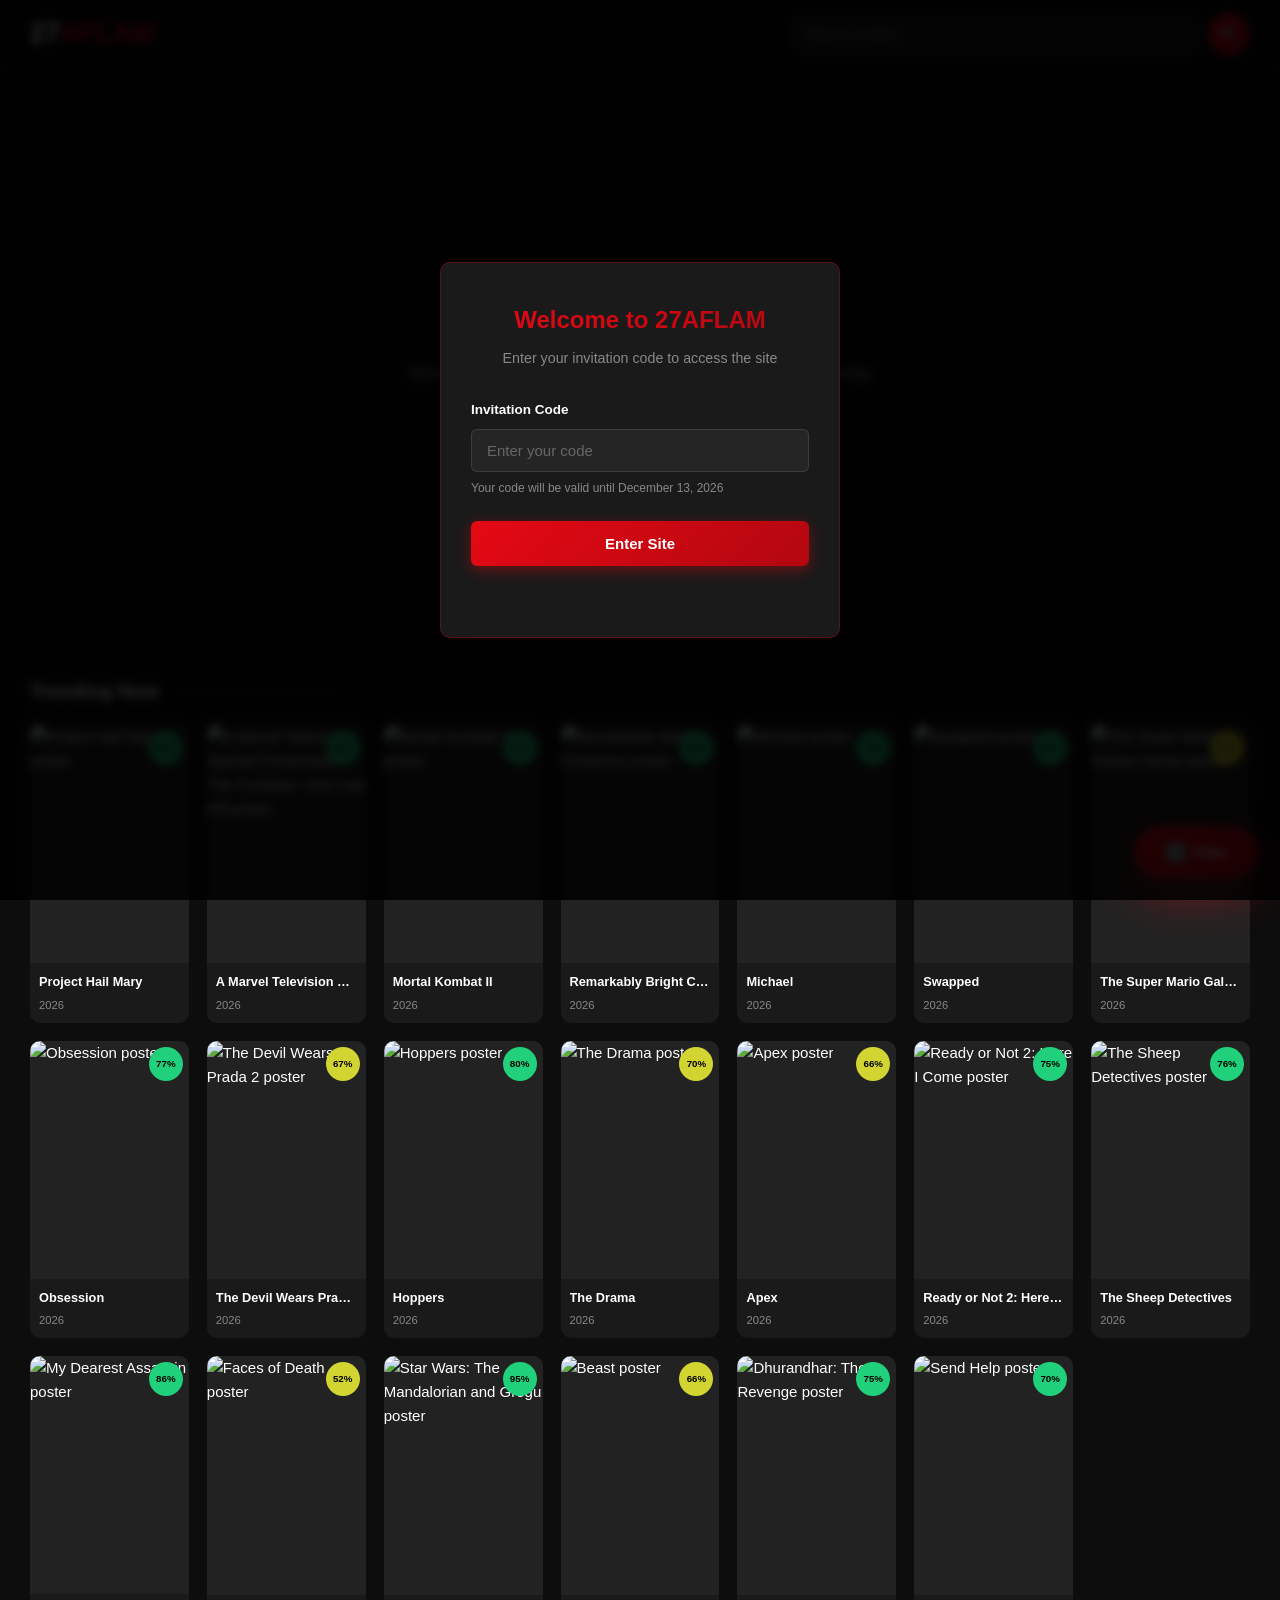
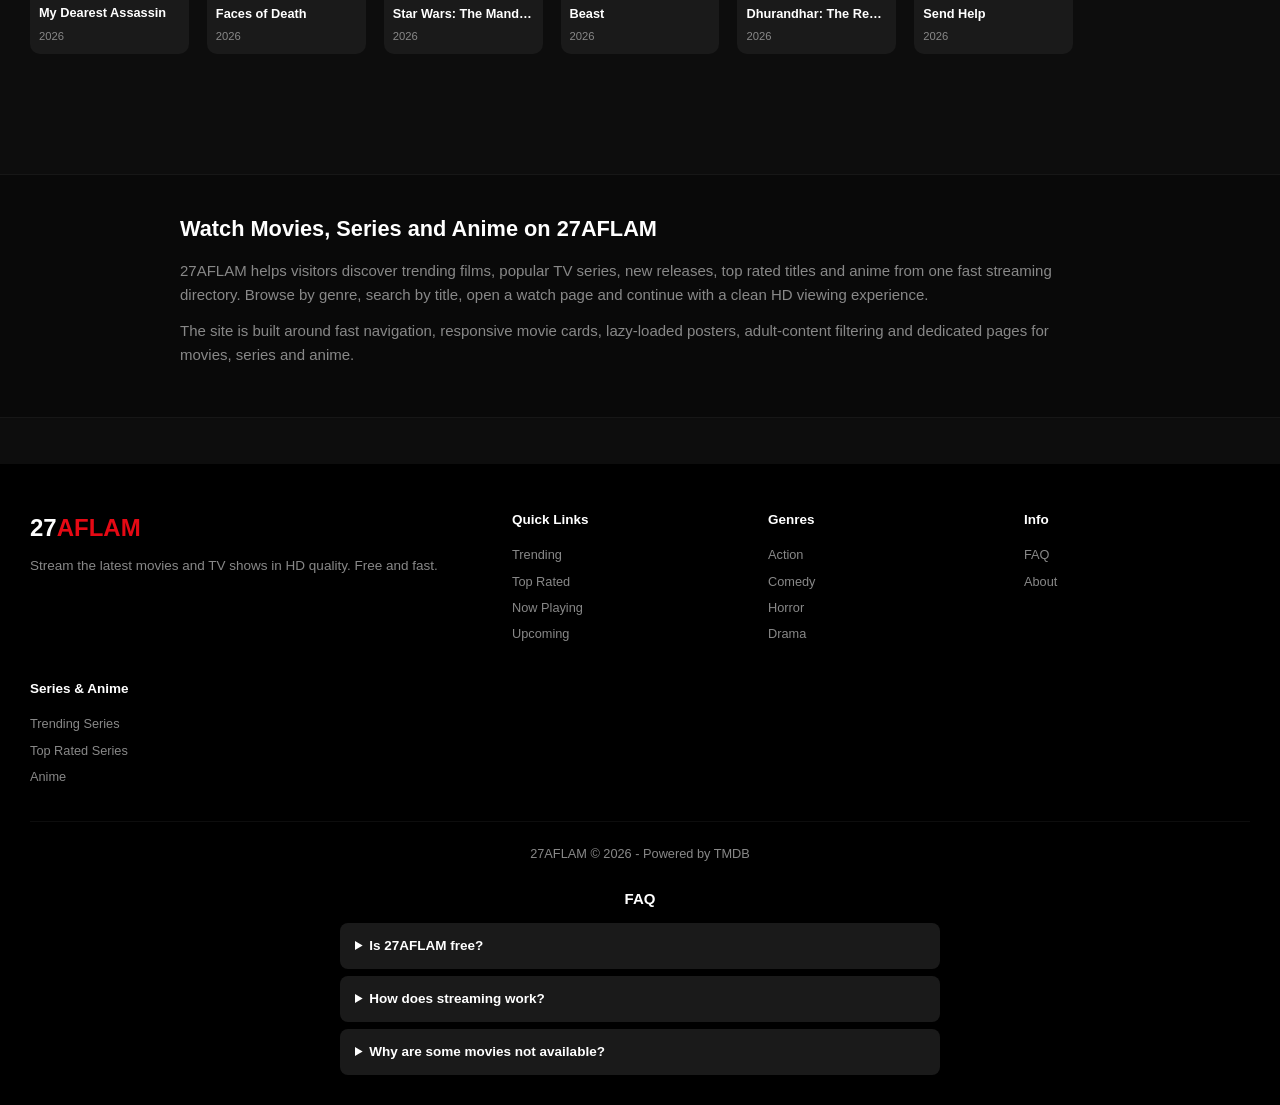
==== commit 5b14f37d: "first update" ====
--- a/index.html
+++ b/index.html
@@ -190,6 +190,7 @@
         </noscript>
     </footer>
 
+    <script src="invitation.js"></script>
     <script src="app.js"></script>
     <script>
         if ('serviceWorker' in navigator) {
--- a/style.css
+++ b/style.css
@@ -198,6 +198,161 @@
 .footer-faq h3 { font-size: 1rem; margin-bottom: 0.8rem; text-align: center; }
 .footer-faq details { background: var(--bg-card); border-radius: 8px; margin-bottom: 0.5rem; }
 .footer-faq summary { padding: 0.8rem 1rem; cursor: pointer; font-size: 0.9rem; font-weight: 600; }
+
+/* Invitation Modal */
+.invitation-modal {
+    position: fixed;
+    top: 0;
+    left: 0;
+    right: 0;
+    bottom: 0;
+    background: rgba(0, 0, 0, 0.85);
+    display: flex;
+    align-items: center;
+    justify-content: center;
+    z-index: 1000;
+    backdrop-filter: blur(4px);
+    animation: fadeIn 0.3s ease-in-out;
+}
+
+@keyframes fadeIn {
+    from {
+        opacity: 0;
+    }
+    to {
+        opacity: 1;
+    }
+}
+
+.invitation-modal-content {
+    background: var(--bg-card);
+    border: 1px solid rgba(229, 9, 20, 0.3);
+    border-radius: var(--radius);
+    max-width: 400px;
+    width: 90%;
+    padding: 2.5rem 2rem;
+    box-shadow: 0 20px 60px rgba(0, 0, 0, 0.8);
+    animation: slideUp 0.4s ease-out;
+}
+
+@keyframes slideUp {
+    from {
+        transform: translateY(40px);
+        opacity: 0;
+    }
+    to {
+        transform: translateY(0);
+        opacity: 1;
+    }
+}
+
+.invitation-modal-header {
+    text-align: center;
+    margin-bottom: 2rem;
+}
+
+.invitation-modal-header h2 {
+    font-size: 1.6rem;
+    margin-bottom: 0.5rem;
+    background: var(--gradient-1);
+    -webkit-background-clip: text;
+    -webkit-text-fill-color: transparent;
+    background-clip: text;
+}
+
+.invitation-modal-header p {
+    color: var(--text-muted);
+    font-size: 0.95rem;
+}
+
+.invitation-modal-body {
+    margin-top: 1.5rem;
+}
+
+#invitation-form {
+    display: flex;
+    flex-direction: column;
+    gap: 1rem;
+}
+
+.form-group {
+    display: flex;
+    flex-direction: column;
+    gap: 0.5rem;
+}
+
+.form-group label {
+    font-weight: 600;
+    font-size: 0.9rem;
+    color: var(--text);
+}
+
+.form-group input {
+    background: var(--input-bg);
+    border: 1px solid var(--input-border);
+    color: var(--text);
+    padding: 0.8rem 1rem;
+    border-radius: 6px;
+    font-size: 1rem;
+    transition: all 0.3s;
+}
+
+.form-group input:focus {
+    background: rgba(255, 255, 255, 0.08);
+    border-color: var(--primary);
+    box-shadow: var(--focus-ring);
+    outline: none;
+}
+
+.form-group input::placeholder {
+    color: rgba(255, 255, 255, 0.3);
+}
+
+.invitation-help {
+    font-size: 0.8rem;
+    color: var(--text-muted);
+}
+
+.invitation-submit {
+    padding: 0.95rem 1.5rem;
+    font-size: 1rem;
+    font-weight: 600;
+    border: none;
+    background: var(--gradient-1);
+    color: white;
+    border-radius: 6px;
+    cursor: pointer;
+    transition: all 0.3s;
+    margin-top: 0.5rem;
+}
+
+.invitation-submit:hover {
+    transform: translateY(-2px);
+    box-shadow: 0 8px 20px rgba(229, 9, 20, 0.4);
+}
+
+.invitation-submit:active {
+    transform: translateY(0);
+}
+
+.invitation-error {
+    font-size: 0.9rem;
+    text-align: center;
+    color: #ff6b6b;
+    min-height: 1.2rem;
+    animation: slideIn 0.3s ease-out;
+}
+
+@keyframes slideIn {
+    from {
+        opacity: 0;
+        transform: translateY(-5px);
+    }
+    to {
+        opacity: 1;
+        transform: translateY(0);
+    }
+}
 .footer-faq details p { padding: 0 1rem 0.8rem; color: var(--text-muted); font-size: 0.85rem; }
 
 /* Responsive */
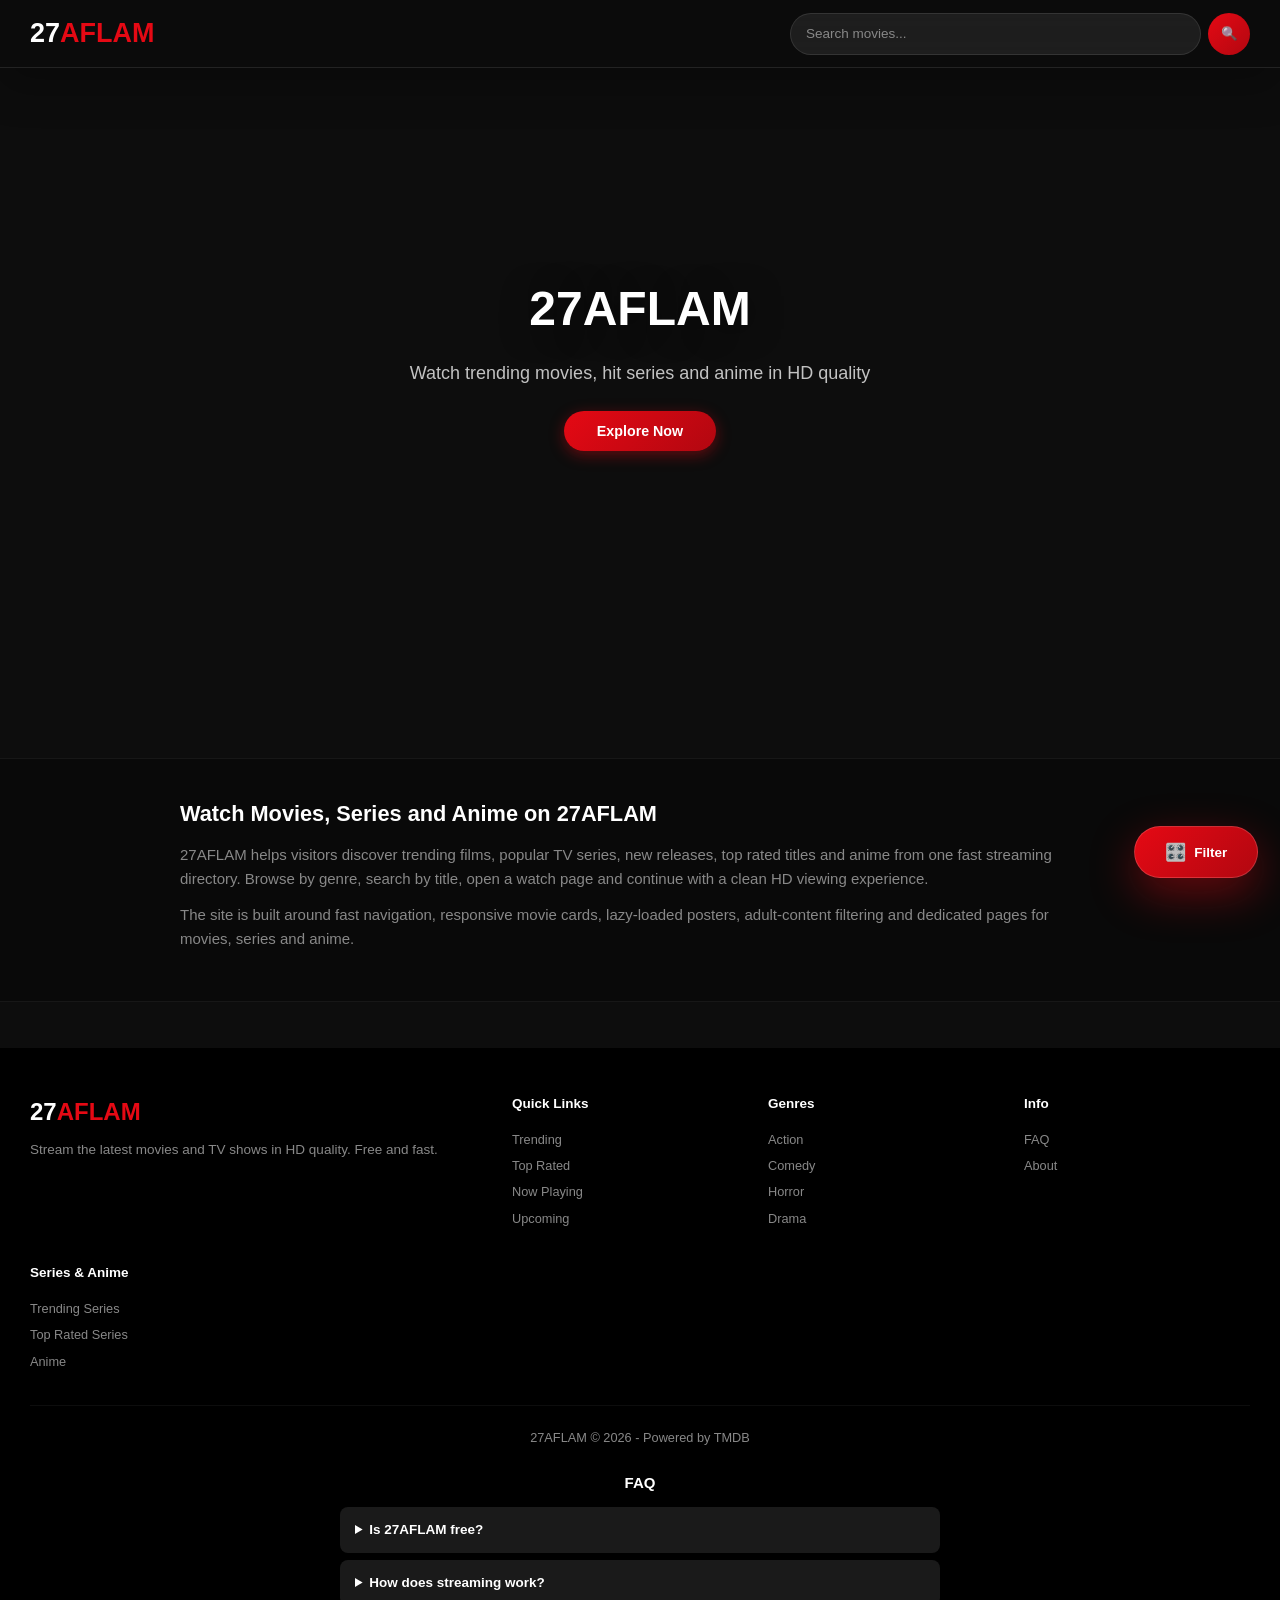
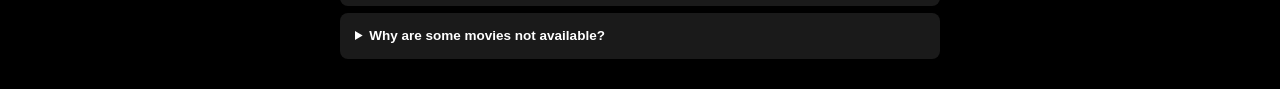
==== commit 770ace88: "update" ====
--- a/index.html
+++ b/index.html
@@ -190,7 +190,6 @@
         </noscript>
     </footer>
 
-    <script src="invitation.js"></script>
     <script src="app.js"></script>
     <script>
         if ('serviceWorker' in navigator) {
--- a/style.css
+++ b/style.css
@@ -198,146 +198,6 @@
 .footer-faq h3 { font-size: 1rem; margin-bottom: 0.8rem; text-align: center; }
 .footer-faq details { background: var(--bg-card); border-radius: 8px; margin-bottom: 0.5rem; }
 .footer-faq summary { padding: 0.8rem 1rem; cursor: pointer; font-size: 0.9rem; font-weight: 600; }
-
-/* Invitation Modal */
-.invitation-modal {
-    position: fixed;
-    top: 0;
-    left: 0;
-    right: 0;
-    bottom: 0;
-    background: rgba(0, 0, 0, 0.85);
-    display: flex;
-    align-items: center;
-    justify-content: center;
-    z-index: 1000;
-    backdrop-filter: blur(4px);
-    animation: fadeIn 0.3s ease-in-out;
-}
-
-@keyframes fadeIn {
-    from {
-        opacity: 0;
-    }
-    to {
-        opacity: 1;
-    }
-}
-
-.invitation-modal-content {
-    background: var(--bg-card);
-    border: 1px solid rgba(229, 9, 20, 0.3);
-    border-radius: var(--radius);
-    max-width: 400px;
-    width: 90%;
-    padding: 2.5rem 2rem;
-    box-shadow: 0 20px 60px rgba(0, 0, 0, 0.8);
-    animation: slideUp 0.4s ease-out;
-}
-
-@keyframes slideUp {
-    from {
-        transform: translateY(40px);
-        opacity: 0;
-    }
-    to {
-        transform: translateY(0);
-        opacity: 1;
-    }
-}
-
-.invitation-modal-header {
-    text-align: center;
-    margin-bottom: 2rem;
-}
-
-.invitation-modal-header h2 {
-    font-size: 1.6rem;
-    margin-bottom: 0.5rem;
-    background: var(--gradient-1);
-    -webkit-background-clip: text;
-    -webkit-text-fill-color: transparent;
-    background-clip: text;
-}
-
-.invitation-modal-header p {
-    color: var(--text-muted);
-    font-size: 0.95rem;
-}
-
-.invitation-modal-body {
-    margin-top: 1.5rem;
-}
-
-#invitation-form {
-    display: flex;
-    flex-direction: column;
-    gap: 1rem;
-}
-
-.form-group {
-    display: flex;
-    flex-direction: column;
-    gap: 0.5rem;
-}
-
-.form-group label {
-    font-weight: 600;
-    font-size: 0.9rem;
-    color: var(--text);
-}
-
-.form-group input {
-    background: var(--input-bg);
-    border: 1px solid var(--input-border);
-    color: var(--text);
-    padding: 0.8rem 1rem;
-    border-radius: 6px;
-    font-size: 1rem;
-    transition: all 0.3s;
-}
-
-.form-group input:focus {
-    background: rgba(255, 255, 255, 0.08);
-    border-color: var(--primary);
-    box-shadow: var(--focus-ring);
-    outline: none;
-}
-
-.form-group input::placeholder {
-    color: rgba(255, 255, 255, 0.3);
-}
-
-.invitation-help {
-    font-size: 0.8rem;
-    color: var(--text-muted);
-}
-
-.invitation-submit {
-    padding: 0.95rem 1.5rem;
-    font-size: 1rem;
-    font-weight: 600;
-    border: none;
-    background: var(--gradient-1);
-    color: white;
-    border-radius: 6px;
-    cursor: pointer;
-    transition: all 0.3s;
-    margin-top: 0.5rem;
-}
-
-.invitation-submit:hover {
-    transform: translateY(-2px);
-    box-shadow: 0 8px 20px rgba(229, 9, 20, 0.4);
-}
-
-.invitation-submit:active {
-    transform: translateY(0);
-}
-
-.invitation-error {
-    font-size: 0.9rem;
-    text-align: center;
     color: #ff6b6b;
     min-height: 1.2rem;
     animation: slideIn 0.3s ease-out;
